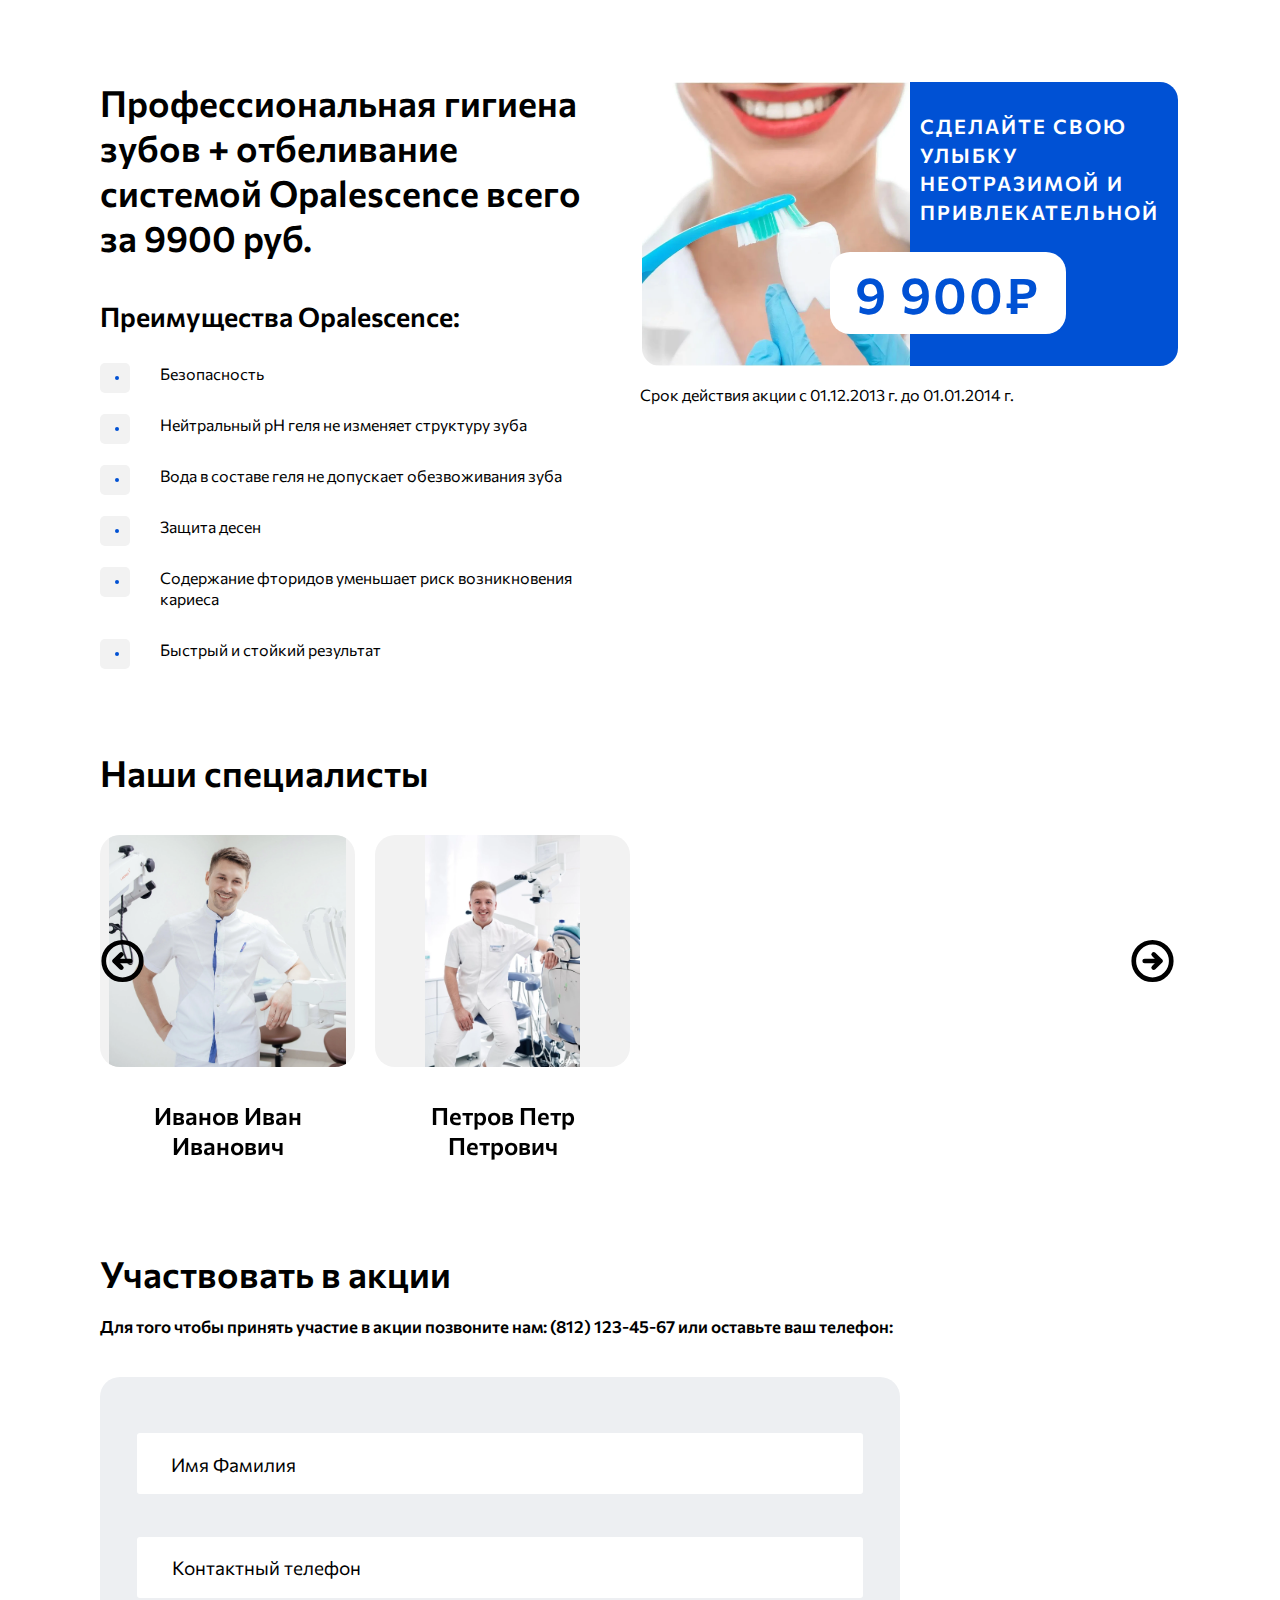
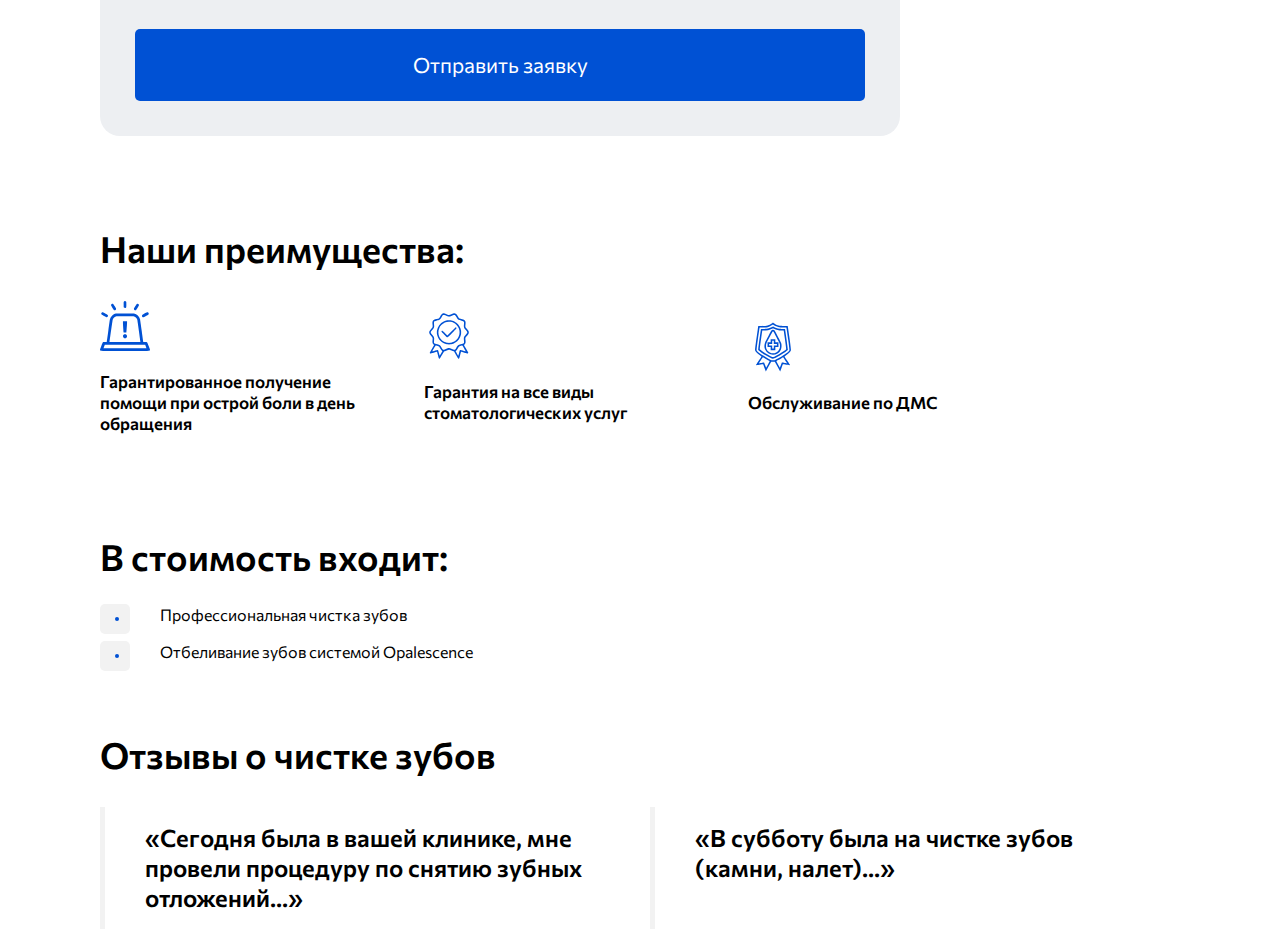
==== index.html @ 67add50e "добавляет страницу" ====
<!DOCTYPE html><html class="page" lang="ru"><head><meta charset="utf-8"><meta name="viewport" content="width=device-width,initial-scale=1"><meta name="description" content="Стоматология, услуги по отбеливанию зубов, профессиональная чистка зубов, стоматолог"><title>Профессиональное отбеливание зубов</title><link rel="stylesheet" href="css/style.min.css"><link rel="preload" href="fonts/Commissioner-Medium.woff2" as="font" crossorigin="anonymous"><link rel="preload" href="fonts/Commissioner-SemiBold.woff2" as="font" crossorigin="anonymous"><link rel="preload" href="fonts/Commissioner-Regular.woff2" as="font" crossorigin="anonymous"></head><body class="page__body"><main class="page-main"><h1 class="visually-hidden">Стоматология. Профессиональное отбеливание - Акция.</h1><div class="group group__hero-staff"><section class="hero"><div class="hero__wrap container"><div class="hero__info"><h2 class="headline__h2 hero__healdine">Профессиональная гигиена зубов + отбеливание системой Opalescence всего за&nbsp;9900&nbsp;руб.</h2><h3 class="headline__h3 hero__title">Преимущества Opalescence:</h3><ul class="hero__list marker"><li class="hero__item marker__item"><span></span><p>Безопасность</p></li><li class="hero__item marker__item"><span></span><p>Нейтральный рН&nbsp;геля не&nbsp;изменяет структуру зуба</p></li><li class="hero__item marker__item"><span></span><p>Вода в&nbsp;составе геля не&nbsp;допускает обезвоживания зуба</p></li><li class="hero__item marker__item"><span></span><p>Защита десен</p></li><li class="hero__item marker__item"><span></span><p>Содержание фторидов уменьшает риск возникновения кариеса</p></li><li class="hero__item marker__item"><span></span><p>Быстрый и стойкий результат</p></li></ul></div><div class="hero__img-info"><div class="hero__img-wrap"><picture><source media="(min-width: 1024px)" srcset="img/hero-img@1x.webp, img/hero-img@2x.webp 2x" type="image/webp"><source srcset="img/hero-img-mb@1x.webp, img/hero-img-mb@2x.webp 2x" type="image/webp"><source media="(min-width: 1024px)" srcset="img/hero-img@1x.png, img/hero-img@2x.png 2x"><img class="hero__img" src="img/hero-img-mb@1x.png" srcset="img/hero-img-mb@2x.png" alt="Отбеливание зуба" width="320" height="309"></picture><p class="hero__img-title">Сделайте свою улыбку неотразимой и привлекательной <span>9&nbsp;900&#8381;</span></p></div><p class="hero__date">Срок действия акции с&nbsp;01.12.2013&nbsp;г.&nbsp;до&nbsp;01.01.2014&nbsp;г.</p></div></div></section><section class="staff"><div class="staff__wrap container slider swiper"><h2 class="headline__h2 staff__title">Наши специалисты</h2><ul class="staff__list slider__list swiper-wrapper"><li class="staff__item swiper-slide"><figure class="staff__figure"><picture class="staff__img-wrap"><source media="(min-width: 1024px)" srcset="img/staff/staff-img.webp, img/staff/staff-img@2x.webp 2x" type="image/webp"><source srcset="img/staff/staff1-img-mb@1x.webp, img/staff/staff1-img-mb@2x.webp 2x" type="image/webp"><source media="(min-width: 1024px)" srcset="img/staff/staff-img.jpg, img/staff/staff-img@2x.jpg 2x"><img class="staff__img" src="img/staff/staff1-img-mb@1x.jpg" srcset="img/staff/staff1-img-mb@2x.jpg" alt="Врач стоматологической клиники" width="349" height="524"></picture><figcaption class="headline__h4">Иванов Иван Иванович</figcaption></figure></li><li class="staff__item swiper-slide"><figure class="staff__figure"><picture class="staff__img-wrap"><source media="(min-width: 1024px)" srcset="img/staff/staff-img2.webp, img/staff/staff-img2@2x.webp 2x" type="image/webp"><source srcset="img/staff/staff2-img-mb@1x.webp, img/staff/staff2-img-mb@2x.webp 2x" type="image/webp"><source media="(min-width: 1024px)" srcset="img/staff/staff-img2.jpg, img/staff/staff-img2@2x.jpg 2x"><img class="staff__img" src="img/staff/staff2-img-mb@1x.jpg" srcset="img/staff/staff2-img-mb@2x.png" alt="Врач стоматологической клиники" width="349" height="524"></picture><figcaption class="headline__h4">Петров Петр Петрович</figcaption></figure></li></ul><div class="slider__btn slider__btn--prev swiper-button-prev" tabindex="0"><span class="visually-hidden">Предидущий слайд</span> <svg width="50" height="50"><use xlink:href="img/sprite.svg#arrow-left"></use></svg></div><div class="slider__btn slider__btn--next swiper-button-next" tabindex="0"><span class="visually-hidden">Следующий слайд</span> <svg width="50" height="50"><use xlink:href="img/sprite.svg#arrow-right"></use></svg></div></div></section></div><section class="appointment"><div class="appointment__wrap container"><h2 class="headline__h2 appointment__title">Участвовать в акции</h2><p class="appointment__description headline__h5">Для того чтобы принять участие в&nbsp;акции позвоните нам: (812) 123-45-67 или оставьте ваш телефон:</p><div class="appointment__form"><form class="form" action="#" method="post"><div class="form__group"><input class="form__input" type="text" name="name" id="name" required placeholder=" "> <label class="form__label" for="name">Имя Фамилия</label></div><div class="form__group"><input class="form__input" type="tel" name="phone" id="phone" required data-tel-input pattern="[\+]\d{1}\s[\(]\d{3}[\)]\s\d{3}[\-]\d{2}[\-]\d{2}" placeholder=" " autocomplete="off"> <label class="form__label" for="phone"> Контактный телефон</label></div><button class="btn btn--primary form__btn">Отправить заявку</button></form></div></div></section><section class="benefits"><div class="benefits__wrap container"><h2 class="headline__h2 benefits__title">Наши преимущества:</h2><ul class="benefits__list"><li class="benefits__item"><svg width="30" height="30"><use xlink:href="img/sprite.svg#siren"></use></svg><p class="benefits__subtitle headline__h5">Гарантированное получение помощи при острой боли в&nbsp;день обращения</p></li><li class="benefits__item"><svg width="30" height="30"><use xlink:href="img/sprite.svg#guarantee"></use></svg><p class="benefits__subtitle headline__h5">Гарантия на&nbsp;все виды стоматологических услуг</p></li><li class="benefits__item"><svg width="30" height="30"><use xlink:href="img/sprite.svg#equality"></use></svg><p class="benefits__subtitle headline__h5">Обслуживание по ДМС</p></li></ul></div></section><div class="group group__rev-price"><section class="price-list container"><div class="price-list__info"><h3 class="headline__h2">В стоимость входит:</h3><div class="price-list marker"><p class="marker__item"><span></span> Профессиональная чистка зубов</p><p class="marker__item"><span></span> Отбеливание зубов системой Opalescence</p></div></div></section><section class="reviews"><div class="reviews__wrap container"><h2 class="headline__h2 reviews__title">Отзывы о чистке зубов</h2><ul class="reviews__list"><li class="reviews__item"><a class="reviews__link" href="#"><blockquote class="reviews__quote"><p class="headline__h4"><q>Сегодня была в вашей клинике, мне провели процедуру по снятию зубных отложений...</q></p></blockquote></a></li><li class="reviews__item"><a class="reviews__link" href="#"><blockquote class="reviews__quote"><p class="headline__h4"><q>В субботу была на чистке зубов (камни, налет)...</q></p></blockquote></a></li></ul></div></section></div></main><script src="js/script.min.js" type="module"></script><script src="https://cdn.jsdelivr.net/npm/swiper@8/swiper-bundle.min.js"></script></body></html>
---- css/style.min.css ----
a{text-decoration:none}img{max-width:100%;height:auto}*,::after,::before{box-sizing:border-box}@font-face{font-family:"Commissioner";font-weight:400;font-style:normal;src:url(../fonts/Commissioner-Regular.woff2) format("woff2"),url(../fonts/Commissioner-Regular.woff) format("woff");font-display:swap}@font-face{font-family:"Commissioner";font-weight:500;font-style:normal;src:url(../fonts/Commissioner-Medium.woff2) format("woff2"),url(../fonts/Commissioner-Medium.woff) format("woff");font-display:swap}@font-face{font-family:"Commissioner";font-weight:600;font-style:normal;src:url(../fonts/Commissioner-SemiBold.woff2) format("woff2"),url(../fonts/Commissioner-SemiBold.woff2) format("woff");font-display:swap}.visually-hidden{position:absolute;width:1px;height:1px;margin:-1px;border:0;padding:0;white-space:nowrap;-webkit-clip-path:inset(100%);clip-path:inset(100%);clip:rect(0 0 0 0);overflow:hidden}.container{min-width:320px;margin:0 auto;padding:0 20px}@media (min-width:768px){.container{min-width:768px;padding:0 30px}}@media (min-width:1200px){.container{min-width:1024px;max-width:1200px;padding:0 60px}}.page{height:100%}.page__body{font-size:15px;line-height:21px;font-weight:400;margin:0;min-width:320px;min-height:100%;color:#000;background-color:#fff;font-family:"Commissioner","Arial",sans-serif;font-style:normal}@media (min-width:1200px){.page__body{font-size:16px;line-height:21px;font-weight:400}}.headline__h2{font-size:34px;line-height:42px;font-weight:600;margin:0}@media (min-width:1200px){.headline__h2{font-size:36px;line-height:45px;font-weight:600}}.headline__h3{font-size:21px;line-height:26px;font-weight:600;margin:0}@media (min-width:1200px){.headline__h3{font-size:27px;line-height:33px;font-weight:600}}.headline__h4,.headline__h5{font-size:24px;line-height:30px;font-weight:600;margin:0}.headline__h5{font-size:17px;line-height:21px}.btn,.btn--primary:hover{background-color:transparent}.btn{display:inline-flex;border:0;outline:0;font-family:inherit;cursor:pointer;padding:14px 24px;align-items:center;justify-content:center;transition:all .5s ease-in-out;border-radius:5px}.btn--primary{background-color:#0051d4;color:#fff}.btn--primary:hover{color:#0051d4;outline:1px solid #0051d4}.btn--primary:focus{opacity:.8}.btn--secondary{background-color:transparent;color:#000}.btn--secondary:hover{outline:2px solid #0051d4;color:#0051d4}.btn--secondary:focus{opacity:.8}.hero{margin-top:80px}.hero__wrap{margin-bottom:60px}.hero__wrap img,.staff__item img{max-width:100%}@media (min-width:768px){.hero__wrap{display:flex;gap:20px}.hero__info{flex:1 1 auto}}.hero__list{padding:0;list-style:none;display:flex;flex-direction:column;justify-content:center;gap:30px;margin:0 0 30px}.hero__healdine{margin-bottom:40px}.hero__title{margin-bottom:30px}.hero__item p{margin:0}@media (min-width:768px){.hero__img-info{width:clamp(200px,50%,1000px);flex:1 0 auto}}.hero__img-wrap{display:grid;grid-template-columns:minmax(150px,400px) minmax(150px,400px);border-radius:20px;border:2px solid #fff;overflow:hidden}.hero__img-title{position:relative;font-size:3vw;line-height:5vw;letter-spacing:.1em;font-weight:600;background-color:#0051d4;color:#fff;display:flex;justify-content:flex-start;align-items:flex-start;padding:30px 10px;margin:0;text-transform:uppercase}.hero__img-title span{font-size:clamp(2em,8vw,4em);line-height:1em;font-weight:600;position:absolute;top:60%;left:-20%;background-color:#fff;color:#0051d4;padding:.3em .5em;border-radius:20px}@media (min-width:768px){.hero__img-title{font-size:clamp(1em,1.6vw,1.3em);line-height:1.4em}.hero__img-title span{font-size:clamp(2em,4vw,3em);left:-30%}}.hero__img{display:flex;width:100%}.appointment__wrap{margin-bottom:60px}.appointment__title{margin-bottom:20px}.appointment__description{margin-bottom:40px}@media (min-width:1200px){.appointment__form{display:flex;gap:60px}}.form{background-color:#edeff2;border-radius:20px;display:flex;flex-direction:column;padding:20px;margin-bottom:30px}@media (min-width:1200px){.form{max-width:800px;width:850px;padding:35px;flex:1 0 auto}}.form__group{position:relative}.form__input{margin:1rem 0;padding:1.2em;color:#000;border:2px solid #edeff2;width:100%;border-radius:5px}.form__input:focus{outline-color:#0051d4}@media (min-width:1200px){.form__input{font-size:20px;line-height:21px;font-weight:400;padding:1em;margin:1.2rem 0}}.form__label{position:absolute;top:50%;left:5%;transform:translate(-5%,-50%);font-size:1.2rem;padding:0 .4rem;transition:all .4s ease;pointer-events:none}.form__input:invalid:not(:-moz-placeholder-shown)+label{top:30%;font-size:.8rem;color:#0051d4}.form__input:focus+label,.form__input:invalid:not(:placeholder-shown)+label,.form__input:valid+label{top:30%;font-size:.8rem;color:#0051d4}.form__btn{font-size:18px;line-height:21px;font-weight:400;padding:1.2em;margin-top:10px}@media (min-width:1200px){.form__btn{font-size:21px;line-height:30px;font-weight:400;padding:1em}}.benefits__wrap{margin-bottom:60px}.benefits__list{margin:0;padding:0;list-style:none}@media (min-width:768px){.benefits__list{display:flex;flex-wrap:wrap;align-items:center}}.benefits__item,.benefits__title{margin-bottom:30px}.benefits__item{display:flex;flex-direction:column;align-items:flex-start;gap:10px}.benefits__item svg{display:block;color:#0051d4;width:50px;height:50px}@media (min-width:1200px){.benefits__item{flex:0 1 auto;width:30%;gap:20px;margin-bottom:40px}}.benefits__subtitle{margin:0;width:60%}@media (min-width:1200px){.benefits__subtitle{width:80%}}.slider{position:relative;overflow:hidden}.slider__list{display:flex;transition:transform .8s ease}.slider__btn{width:50px;height:50px;position:absolute;top:50%;transform:translate(-5%,-50%);cursor:pointer}.slider__btn--prev{left:5%}.slider__btn--next{right:5%}.slider__btn:hover{color:#0051d4}.slider__btn:focus{opacity:.5;outline:0}.slider__btn:focus-visible{outline:3px solid #0051d4;border-radius:50%}.staff{margin-bottom:50px}@media (min-width:768px){.staff{margin-bottom:80px}}.staff__list{margin:0;padding:0;list-style:none}.staff__item{width:100%;margin-right:10px;flex:1 0 auto}@media (min-width:768px){.staff__item{flex:1 1 auto}}@media (min-width:1200px){.staff__item{flex:0 1 auto;width:400px}}.staff__title{margin-bottom:40px}.reviews__quote p,.staff__figure{margin:0}.staff__figure figcaption{text-align:center;padding:10px 0}.staff__img-wrap{display:block;overflow:hidden;border-radius:20px;height:14.5rem;width:100%;margin:0 0 1.5rem;background-color:#f2f2f2}.staff__img{display:block;width:100%;height:100%;-o-object-fit:contain;object-fit:contain;transition:transform .25s}.reviews__list{padding:0;list-style:none;display:flex;flex-direction:column;gap:20px;margin:0 0 40px}@media (min-width:768px){.reviews__list{flex-direction:row}}@media (min-width:1200px){.reviews__list{margin-bottom:70px}}.reviews__title{margin-bottom:30px}.reviews__item{border-left:5px solid #f2f2f2}@media (min-width:768px){.reviews__item{width:50%}}.reviews__link{color:#000}.reviews__link:hover{color:#0051d4}.marker__item{position:relative;padding-left:60px}.marker__item span{position:absolute;top:0;left:0;width:30px;height:30px;background-color:#f2f2f2;border-radius:5px}.marker__item span::before{content:"";position:absolute;top:50%;left:50%;transform:translateX(-50%);transform:translateY(-50%);width:4px;height:4px;background-color:#0051d4;border-radius:50%}.price-list__info{margin-bottom:40px}.price-list__info h3{margin-bottom:25px}@media (min-width:1200px){.price-list__info{margin-bottom:70px}}
/*# sourceMappingURL=style.min.css.map */
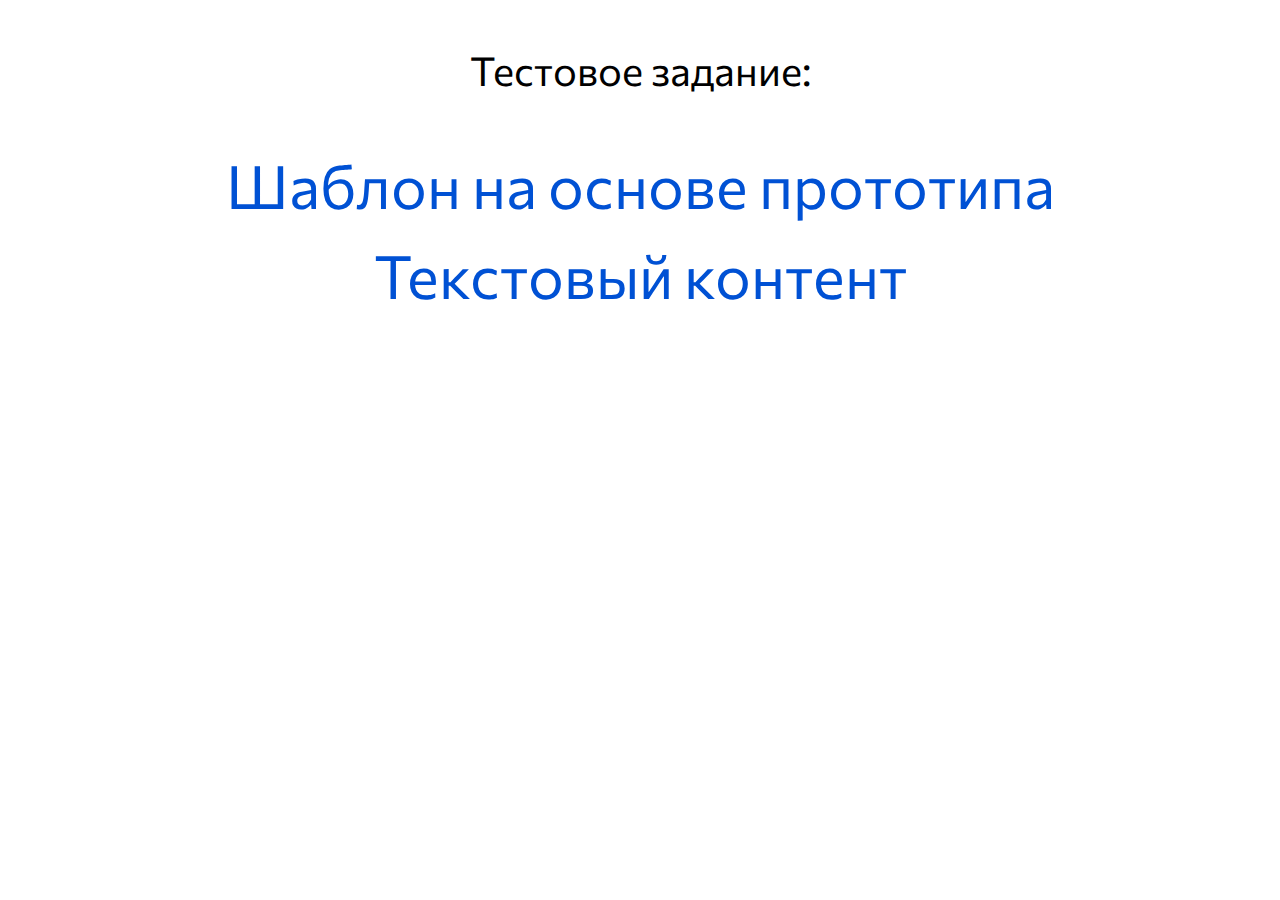
==== commit fc060e08: "added new page" ====
--- a/index.html
+++ b/index.html
@@ -1 +1 @@
-<!DOCTYPE html><html class="page" lang="ru"><head><meta charset="utf-8"><meta name="viewport" content="width=device-width,initial-scale=1"><meta name="description" content="Стоматология, услуги по отбеливанию зубов, профессиональная чистка зубов, стоматолог"><title>Профессиональное отбеливание зубов</title><link rel="stylesheet" href="css/style.min.css"><link rel="preload" href="fonts/Commissioner-Medium.woff2" as="font" crossorigin="anonymous"><link rel="preload" href="fonts/Commissioner-SemiBold.woff2" as="font" crossorigin="anonymous"><link rel="preload" href="fonts/Commissioner-Regular.woff2" as="font" crossorigin="anonymous"></head><body class="page__body"><main class="page-main"><h1 class="visually-hidden">Стоматология. Профессиональное отбеливание - Акция.</h1><div class="group group__hero-staff"><section class="hero"><div class="hero__wrap container"><div class="hero__info"><h2 class="headline__h2 hero__healdine">Профессиональная гигиена зубов + отбеливание системой Opalescence всего за&nbsp;9900&nbsp;руб.</h2><h3 class="headline__h3 hero__title">Преимущества Opalescence:</h3><ul class="hero__list marker"><li class="hero__item marker__item"><span></span><p>Безопасность</p></li><li class="hero__item marker__item"><span></span><p>Нейтральный рН&nbsp;геля не&nbsp;изменяет структуру зуба</p></li><li class="hero__item marker__item"><span></span><p>Вода в&nbsp;составе геля не&nbsp;допускает обезвоживания зуба</p></li><li class="hero__item marker__item"><span></span><p>Защита десен</p></li><li class="hero__item marker__item"><span></span><p>Содержание фторидов уменьшает риск возникновения кариеса</p></li><li class="hero__item marker__item"><span></span><p>Быстрый и стойкий результат</p></li></ul></div><div class="hero__img-info"><div class="hero__img-wrap"><picture><source media="(min-width: 1024px)" srcset="img/hero-img@1x.webp, img/hero-img@2x.webp 2x" type="image/webp"><source srcset="img/hero-img-mb@1x.webp, img/hero-img-mb@2x.webp 2x" type="image/webp"><source media="(min-width: 1024px)" srcset="img/hero-img@1x.png, img/hero-img@2x.png 2x"><img class="hero__img" src="img/hero-img-mb@1x.png" srcset="img/hero-img-mb@2x.png" alt="Отбеливание зуба" width="320" height="309"></picture><p class="hero__img-title">Сделайте свою улыбку неотразимой и привлекательной <span>9&nbsp;900&#8381;</span></p></div><p class="hero__date">Срок действия акции с&nbsp;01.12.2013&nbsp;г.&nbsp;до&nbsp;01.01.2014&nbsp;г.</p></div></div></section><section class="staff"><div class="staff__wrap container slider swiper"><h2 class="headline__h2 staff__title">Наши специалисты</h2><ul class="staff__list slider__list swiper-wrapper"><li class="staff__item swiper-slide"><figure class="staff__figure"><picture class="staff__img-wrap"><source media="(min-width: 1024px)" srcset="img/staff/staff-img.webp, img/staff/staff-img@2x.webp 2x" type="image/webp"><source srcset="img/staff/staff1-img-mb@1x.webp, img/staff/staff1-img-mb@2x.webp 2x" type="image/webp"><source media="(min-width: 1024px)" srcset="img/staff/staff-img.jpg, img/staff/staff-img@2x.jpg 2x"><img class="staff__img" src="img/staff/staff1-img-mb@1x.jpg" srcset="img/staff/staff1-img-mb@2x.jpg" alt="Врач стоматологической клиники" width="349" height="524"></picture><figcaption class="headline__h4">Иванов Иван Иванович</figcaption></figure></li><li class="staff__item swiper-slide"><figure class="staff__figure"><picture class="staff__img-wrap"><source media="(min-width: 1024px)" srcset="img/staff/staff-img2.webp, img/staff/staff-img2@2x.webp 2x" type="image/webp"><source srcset="img/staff/staff2-img-mb@1x.webp, img/staff/staff2-img-mb@2x.webp 2x" type="image/webp"><source media="(min-width: 1024px)" srcset="img/staff/staff-img2.jpg, img/staff/staff-img2@2x.jpg 2x"><img class="staff__img" src="img/staff/staff2-img-mb@1x.jpg" srcset="img/staff/staff2-img-mb@2x.png" alt="Врач стоматологической клиники" width="349" height="524"></picture><figcaption class="headline__h4">Петров Петр Петрович</figcaption></figure></li></ul><div class="slider__btn slider__btn--prev swiper-button-prev" tabindex="0"><span class="visually-hidden">Предидущий слайд</span> <svg width="50" height="50"><use xlink:href="img/sprite.svg#arrow-left"></use></svg></div><div class="slider__btn slider__btn--next swiper-button-next" tabindex="0"><span class="visually-hidden">Следующий слайд</span> <svg width="50" height="50"><use xlink:href="img/sprite.svg#arrow-right"></use></svg></div></div></section></div><section class="appointment"><div class="appointment__wrap container"><h2 class="headline__h2 appointment__title">Участвовать в акции</h2><p class="appointment__description headline__h5">Для того чтобы принять участие в&nbsp;акции позвоните нам: (812) 123-45-67 или оставьте ваш телефон:</p><div class="appointment__form"><form class="form" action="#" method="post"><div class="form__group"><input class="form__input" type="text" name="name" id="name" required placeholder=" "> <label class="form__label" for="name">Имя Фамилия</label></div><div class="form__group"><input class="form__input" type="tel" name="phone" id="phone" required data-tel-input pattern="[\+]\d{1}\s[\(]\d{3}[\)]\s\d{3}[\-]\d{2}[\-]\d{2}" placeholder=" " autocomplete="off"> <label class="form__label" for="phone"> Контактный телефон</label></div><button class="btn btn--primary form__btn">Отправить заявку</button></form></div></div></section><section class="benefits"><div class="benefits__wrap container"><h2 class="headline__h2 benefits__title">Наши преимущества:</h2><ul class="benefits__list"><li class="benefits__item"><svg width="30" height="30"><use xlink:href="img/sprite.svg#siren"></use></svg><p class="benefits__subtitle headline__h5">Гарантированное получение помощи при острой боли в&nbsp;день обращения</p></li><li class="benefits__item"><svg width="30" height="30"><use xlink:href="img/sprite.svg#guarantee"></use></svg><p class="benefits__subtitle headline__h5">Гарантия на&nbsp;все виды стоматологических услуг</p></li><li class="benefits__item"><svg width="30" height="30"><use xlink:href="img/sprite.svg#equality"></use></svg><p class="benefits__subtitle headline__h5">Обслуживание по ДМС</p></li></ul></div></section><div class="group group__rev-price"><section class="price-list container"><div class="price-list__info"><h3 class="headline__h2">В стоимость входит:</h3><div class="price-list marker"><p class="marker__item"><span></span> Профессиональная чистка зубов</p><p class="marker__item"><span></span> Отбеливание зубов системой Opalescence</p></div></div></section><section class="reviews"><div class="reviews__wrap container"><h2 class="headline__h2 reviews__title">Отзывы о чистке зубов</h2><ul class="reviews__list"><li class="reviews__item"><a class="reviews__link" href="#"><blockquote class="reviews__quote"><p class="headline__h4"><q>Сегодня была в вашей клинике, мне провели процедуру по снятию зубных отложений...</q></p></blockquote></a></li><li class="reviews__item"><a class="reviews__link" href="#"><blockquote class="reviews__quote"><p class="headline__h4"><q>В субботу была на чистке зубов (камни, налет)...</q></p></blockquote></a></li></ul></div></section></div></main><script src="js/script.min.js" type="module"></script><script src="https://cdn.jsdelivr.net/npm/swiper@8/swiper-bundle.min.js"></script></body></html>+<!DOCTYPE html><html class="page" lang="ru"><head><meta charset="utf-8"><meta name="viewport" content="width=device-width,initial-scale=1"><meta name="description" content="Стоматология, услуги по отбеливанию зубов, профессиональная чистка зубов, стоматолог"><title>Профессиональное отбеливание зубов</title><link rel="stylesheet" href="css/style.min.css"><link rel="preload" href="fonts/Commissioner-Medium.woff2" as="font" crossorigin="anonymous"><link rel="preload" href="fonts/Commissioner-SemiBold.woff2" as="font" crossorigin="anonymous"><link rel="preload" href="fonts/Commissioner-Regular.woff2" as="font" crossorigin="anonymous"></head><body class="page__body"><main class="page-main"><section class="test"><p>Тестовое задание:</p><a href="stom.html">Шаблон на основе прототипа</a> <a href="text-content.html">Текстовый контент</a></section></main><script src="js/script.min.js" type="module"></script><script src="https://cdn.jsdelivr.net/npm/swiper@8/swiper-bundle.min.js"></script></body></html>--- a/css/style.min.css
+++ b/css/style.min.css
@@ -1,2 +1,2 @@
-a{text-decoration:none}img{max-width:100%;height:auto}*,::after,::before{box-sizing:border-box}@font-face{font-family:"Commissioner";font-weight:400;font-style:normal;src:url(../fonts/Commissioner-Regular.woff2) format("woff2"),url(../fonts/Commissioner-Regular.woff) format("woff");font-display:swap}@font-face{font-family:"Commissioner";font-weight:500;font-style:normal;src:url(../fonts/Commissioner-Medium.woff2) format("woff2"),url(../fonts/Commissioner-Medium.woff) format("woff");font-display:swap}@font-face{font-family:"Commissioner";font-weight:600;font-style:normal;src:url(../fonts/Commissioner-SemiBold.woff2) format("woff2"),url(../fonts/Commissioner-SemiBold.woff2) format("woff");font-display:swap}.visually-hidden{position:absolute;width:1px;height:1px;margin:-1px;border:0;padding:0;white-space:nowrap;-webkit-clip-path:inset(100%);clip-path:inset(100%);clip:rect(0 0 0 0);overflow:hidden}.container{min-width:320px;margin:0 auto;padding:0 20px}@media (min-width:768px){.container{min-width:768px;padding:0 30px}}@media (min-width:1200px){.container{min-width:1024px;max-width:1200px;padding:0 60px}}.page{height:100%}.page__body{font-size:15px;line-height:21px;font-weight:400;margin:0;min-width:320px;min-height:100%;color:#000;background-color:#fff;font-family:"Commissioner","Arial",sans-serif;font-style:normal}@media (min-width:1200px){.page__body{font-size:16px;line-height:21px;font-weight:400}}.headline__h2{font-size:34px;line-height:42px;font-weight:600;margin:0}@media (min-width:1200px){.headline__h2{font-size:36px;line-height:45px;font-weight:600}}.headline__h3{font-size:21px;line-height:26px;font-weight:600;margin:0}@media (min-width:1200px){.headline__h3{font-size:27px;line-height:33px;font-weight:600}}.headline__h4,.headline__h5{font-size:24px;line-height:30px;font-weight:600;margin:0}.headline__h5{font-size:17px;line-height:21px}.btn,.btn--primary:hover{background-color:transparent}.btn{display:inline-flex;border:0;outline:0;font-family:inherit;cursor:pointer;padding:14px 24px;align-items:center;justify-content:center;transition:all .5s ease-in-out;border-radius:5px}.btn--primary{background-color:#0051d4;color:#fff}.btn--primary:hover{color:#0051d4;outline:1px solid #0051d4}.btn--primary:focus{opacity:.8}.btn--secondary{background-color:transparent;color:#000}.btn--secondary:hover{outline:2px solid #0051d4;color:#0051d4}.btn--secondary:focus{opacity:.8}.hero{margin-top:80px}.hero__wrap{margin-bottom:60px}.hero__wrap img,.staff__item img{max-width:100%}@media (min-width:768px){.hero__wrap{display:flex;gap:20px}.hero__info{flex:1 1 auto}}.hero__list{padding:0;list-style:none;display:flex;flex-direction:column;justify-content:center;gap:30px;margin:0 0 30px}.hero__healdine{margin-bottom:40px}.hero__title{margin-bottom:30px}.hero__item p{margin:0}@media (min-width:768px){.hero__img-info{width:clamp(200px,50%,1000px);flex:1 0 auto}}.hero__img-wrap{display:grid;grid-template-columns:minmax(150px,400px) minmax(150px,400px);border-radius:20px;border:2px solid #fff;overflow:hidden}.hero__img-title{position:relative;font-size:3vw;line-height:5vw;letter-spacing:.1em;font-weight:600;background-color:#0051d4;color:#fff;display:flex;justify-content:flex-start;align-items:flex-start;padding:30px 10px;margin:0;text-transform:uppercase}.hero__img-title span{font-size:clamp(2em,8vw,4em);line-height:1em;font-weight:600;position:absolute;top:60%;left:-20%;background-color:#fff;color:#0051d4;padding:.3em .5em;border-radius:20px}@media (min-width:768px){.hero__img-title{font-size:clamp(1em,1.6vw,1.3em);line-height:1.4em}.hero__img-title span{font-size:clamp(2em,4vw,3em);left:-30%}}.hero__img{display:flex;width:100%}.appointment__wrap{margin-bottom:60px}.appointment__title{margin-bottom:20px}.appointment__description{margin-bottom:40px}@media (min-width:1200px){.appointment__form{display:flex;gap:60px}}.form{background-color:#edeff2;border-radius:20px;display:flex;flex-direction:column;padding:20px;margin-bottom:30px}@media (min-width:1200px){.form{max-width:800px;width:850px;padding:35px;flex:1 0 auto}}.form__group{position:relative}.form__input{margin:1rem 0;padding:1.2em;color:#000;border:2px solid #edeff2;width:100%;border-radius:5px}.form__input:focus{outline-color:#0051d4}@media (min-width:1200px){.form__input{font-size:20px;line-height:21px;font-weight:400;padding:1em;margin:1.2rem 0}}.form__label{position:absolute;top:50%;left:5%;transform:translate(-5%,-50%);font-size:1.2rem;padding:0 .4rem;transition:all .4s ease;pointer-events:none}.form__input:invalid:not(:-moz-placeholder-shown)+label{top:30%;font-size:.8rem;color:#0051d4}.form__input:focus+label,.form__input:invalid:not(:placeholder-shown)+label,.form__input:valid+label{top:30%;font-size:.8rem;color:#0051d4}.form__btn{font-size:18px;line-height:21px;font-weight:400;padding:1.2em;margin-top:10px}@media (min-width:1200px){.form__btn{font-size:21px;line-height:30px;font-weight:400;padding:1em}}.benefits__wrap{margin-bottom:60px}.benefits__list{margin:0;padding:0;list-style:none}@media (min-width:768px){.benefits__list{display:flex;flex-wrap:wrap;align-items:center}}.benefits__item,.benefits__title{margin-bottom:30px}.benefits__item{display:flex;flex-direction:column;align-items:flex-start;gap:10px}.benefits__item svg{display:block;color:#0051d4;width:50px;height:50px}@media (min-width:1200px){.benefits__item{flex:0 1 auto;width:30%;gap:20px;margin-bottom:40px}}.benefits__subtitle{margin:0;width:60%}@media (min-width:1200px){.benefits__subtitle{width:80%}}.slider{position:relative;overflow:hidden}.slider__list{display:flex;transition:transform .8s ease}.slider__btn{width:50px;height:50px;position:absolute;top:50%;transform:translate(-5%,-50%);cursor:pointer}.slider__btn--prev{left:5%}.slider__btn--next{right:5%}.slider__btn:hover{color:#0051d4}.slider__btn:focus{opacity:.5;outline:0}.slider__btn:focus-visible{outline:3px solid #0051d4;border-radius:50%}.staff{margin-bottom:50px}@media (min-width:768px){.staff{margin-bottom:80px}}.staff__list{margin:0;padding:0;list-style:none}.staff__item{width:100%;margin-right:10px;flex:1 0 auto}@media (min-width:768px){.staff__item{flex:1 1 auto}}@media (min-width:1200px){.staff__item{flex:0 1 auto;width:400px}}.staff__title{margin-bottom:40px}.reviews__quote p,.staff__figure{margin:0}.staff__figure figcaption{text-align:center;padding:10px 0}.staff__img-wrap{display:block;overflow:hidden;border-radius:20px;height:14.5rem;width:100%;margin:0 0 1.5rem;background-color:#f2f2f2}.staff__img{display:block;width:100%;height:100%;-o-object-fit:contain;object-fit:contain;transition:transform .25s}.reviews__list{padding:0;list-style:none;display:flex;flex-direction:column;gap:20px;margin:0 0 40px}@media (min-width:768px){.reviews__list{flex-direction:row}}@media (min-width:1200px){.reviews__list{margin-bottom:70px}}.reviews__title{margin-bottom:30px}.reviews__item{border-left:5px solid #f2f2f2}@media (min-width:768px){.reviews__item{width:50%}}.reviews__link{color:#000}.reviews__link:hover{color:#0051d4}.marker__item{position:relative;padding-left:60px}.marker__item span{position:absolute;top:0;left:0;width:30px;height:30px;background-color:#f2f2f2;border-radius:5px}.marker__item span::before{content:"";position:absolute;top:50%;left:50%;transform:translateX(-50%);transform:translateY(-50%);width:4px;height:4px;background-color:#0051d4;border-radius:50%}.price-list__info{margin-bottom:40px}.price-list__info h3{margin-bottom:25px}@media (min-width:1200px){.price-list__info{margin-bottom:70px}}
+a{text-decoration:none}img{max-width:100%;height:auto}*,::after,::before{box-sizing:border-box}@font-face{font-family:"Commissioner";font-weight:400;font-style:normal;src:url(../fonts/Commissioner-Regular.woff2) format("woff2"),url(../fonts/Commissioner-Regular.woff) format("woff");font-display:swap}@font-face{font-family:"Commissioner";font-weight:500;font-style:normal;src:url(../fonts/Commissioner-Medium.woff2) format("woff2"),url(../fonts/Commissioner-Medium.woff) format("woff");font-display:swap}@font-face{font-family:"Commissioner";font-weight:600;font-style:normal;src:url(../fonts/Commissioner-SemiBold.woff2) format("woff2"),url(../fonts/Commissioner-SemiBold.woff) format("woff");font-display:swap}@font-face{font-family:"Roboto Slab";font-weight:400;font-style:normal;src:url(../fonts/RobotoSlab-Regular.woff2) format("woff2"),url(../fonts/Commissioner-SemiBold.woff) format("woff");font-display:swap}.visually-hidden{position:absolute;width:1px;height:1px;margin:-1px;border:0;padding:0;white-space:nowrap;-webkit-clip-path:inset(100%);clip-path:inset(100%);clip:rect(0 0 0 0);overflow:hidden}.container{min-width:320px;margin:0 auto;padding:0 20px}@media (min-width:768px){.container{min-width:768px;padding:0 30px}}@media (min-width:992px){.container{min-width:992px;padding:0 60px}}@media (min-width:1200px){.container{max-width:1440px;min-width:1200px;padding:0 80px}}.page{height:100%}.page__body{font-size:15px;line-height:21px;font-weight:400;margin:0;min-width:320px;min-height:100%;color:#000;background-color:#fff;font-family:"Commissioner","Arial",sans-serif;font-style:normal}@media (min-width:992px){.page__body{font-size:16px;line-height:21px;font-weight:400}.page__wrapper{display:flex;flex-wrap:wrap;gap:30px}}@media (min-width:1200px){.page__wrapper{flex-wrap:nowrap}}.headline__h2{font-size:30px;line-height:42px;font-weight:600;margin:0}@media (min-width:1200px){.headline__h2{font-size:25px;line-height:30px;font-weight:600}}.headline__h3{font-size:21px;line-height:26px;font-weight:600;margin:0}@media (min-width:992px){.headline__h3{font-size:27px;line-height:33px;font-weight:600}}@media (min-width:1200px){.headline__h3{font-size:20px;line-height:28px;font-weight:600}}.headline__h4,.headline__h5{font-size:24px;line-height:30px;font-weight:600;margin:0}.headline__h5{font-size:17px;line-height:21px}.btn,.btn--primary:hover{background-color:transparent}.btn{display:inline-flex;border:0;outline:0;font-family:inherit;cursor:pointer;padding:14px 24px;align-items:center;justify-content:center;transition:all .5s ease-in-out;border-radius:5px}.btn--primary{background-color:#0051d4;color:#fff}.btn--primary:hover{color:#0051d4;outline:1px solid #0051d4}.btn--primary:focus{opacity:.8}.btn--secondary{background-color:transparent;color:#000}.btn--secondary:hover{outline:2px solid #0051d4;color:#0051d4}.btn--secondary:focus{opacity:.8}.hero{margin-top:80px;margin-bottom:80px}@media (min-width:1200px){.hero{margin-bottom:150px}}.hero__wrap{margin-bottom:60px}.hero__wrap img,.staff__item img{max-width:100%}@media (min-width:992px){.hero__wrap{display:flex;gap:35px}}.hero__info{display:flex;flex-direction:column;margin-bottom:50px}@media (min-width:768px){.hero__info{flex:1 1 auto}}@media (min-width:992px){.hero__info{margin-bottom:0}}@media (min-width:1200px){.hero__info{width:55%;flex:2 0 auto}}.hero__list{padding:0;list-style:none;display:flex;flex-direction:column;justify-content:center;gap:30px;margin:0 0 80px}.hero__healdine{margin-bottom:40px}@media (min-width:1200px){.hero__healdine{margin-bottom:25px}}.hero__title{margin-bottom:30px}.hero__item p{margin:0}@media (min-width:1200px){.hero__img-info{display:flex;flex-direction:column;gap:10px}}.hero__img-wrap{display:grid;grid-template-columns:minmax(150px,400px) minmax(150px,400px);border-radius:20px;border:2px solid #fff;overflow:hidden}@media (min-width:1200px){.hero__img-wrap{width:100%}}.hero__img-title{position:relative;font-size:3vw;line-height:5vw;letter-spacing:.1em;background-color:#0051d4;color:#fff;display:flex;justify-content:flex-start;align-items:flex-start;flex-direction:column;padding:30px 10px;margin:0;text-transform:uppercase}.hero__img-title span{font-size:clamp(2em,8vw,4em);line-height:1em;font-weight:600;position:absolute;top:60%;left:-20%;background-color:#fff;color:#0051d4;padding:.3em .5em;border-radius:20px}@media (min-width:992px){.hero__img-title{font-size:clamp(1em,2vw,1.6em);line-height:1.4em}.hero__img-title span{font-size:clamp(2em,4vw,3em);left:-30%}}.hero__img{display:flex;width:100%}@media (min-width:1200px){.hero__date{display:none}.appointment{flex:1 2 auto}}.appointment__wrap{margin-bottom:60px}@media (min-width:1200px){.appointment__wrap{margin-bottom:0}}.appointment__title{margin-bottom:20px}.appointment__description{margin-bottom:40px}@media (min-width:992px){.appointment__form{display:flex;gap:60px}}.form{background-color:#edeff2;border-radius:20px;display:flex;flex-direction:column;padding:20px;margin-bottom:30px}@media (min-width:992px){.form{flex:1 0 auto}}.form__group{position:relative}.form__input{margin:1rem 0;padding:1.2em;color:#000;border:2px solid #edeff2;width:100%;border-radius:5px}.form__input:focus{outline-color:#0051d4}@media (min-width:992px){.form__input{font-size:20px;line-height:21px;font-weight:400;padding:1em;margin:1.2rem 0}}.form__label{position:absolute;top:50%;left:5%;transform:translate(-5%,-50%);font-size:1.2rem;padding:0 .4rem;transition:all .4s ease;pointer-events:none}.form__input:invalid:not(:-moz-placeholder-shown)+label{top:30%;font-size:.8rem;color:#0051d4}.form__input:focus+label,.form__input:invalid:not(:placeholder-shown)+label,.form__input:valid+label{top:30%;font-size:.8rem;color:#0051d4}.form__btn{font-size:18px;line-height:21px;font-weight:400;padding:1.2em;margin-top:10px}@media (min-width:992px){.form__btn{font-size:21px;line-height:30px;font-weight:400;padding:1em}}.benefits__wrap{margin-bottom:60px}.benefits__list{margin:0;padding:0;list-style:none}@media (min-width:768px){.benefits__list{display:flex;flex-wrap:wrap}}@media (min-width:992px){.benefits__list{flex-direction:column}}.benefits__title{margin-bottom:30px}.benefits__item{display:flex;align-items:flex-start;gap:10px;margin-bottom:60px}.benefits__item svg{display:block;color:#0051d4;width:50px;height:50px}@media (min-width:992px){.benefits__item{flex-direction:column;flex:0 1 auto;gap:20px;margin-bottom:40px}}.benefits__subtitle{margin:0;width:60%}@media (min-width:992px){.benefits__subtitle{width:100%}}.slider{position:relative;overflow:hidden}.slider__list{display:flex;transition:transform .8s ease}.slider__btn{width:50px;height:50px;position:absolute;top:50%;transform:translate(-5%,-50%);cursor:pointer}.slider__btn--prev{left:5%}.slider__btn--next{right:5%}.slider__btn:hover{color:#0051d4}.slider__btn:focus{opacity:.5;outline:0}.slider__btn:focus-visible{outline:3px solid #0051d4;border-radius:50%}.staff__list{margin:0;padding:0;list-style:none}.staff__item{width:100%;margin-right:10px;flex:1 0 auto}@media (min-width:768px){.staff__item{flex:1 1 auto}}@media (min-width:992px){.staff__item{width:400px}}.staff__title{margin-bottom:40px}.reviews__quote p,.staff__figure{margin:0}.staff__figure figcaption{text-align:center;padding:10px 0}.staff__img-wrap{display:block;overflow:hidden;border-radius:20px;height:14.5rem;width:100%;margin:0 0 1.5rem;background-color:#f2f2f2}.staff__img{display:block;width:100%;height:100%;-o-object-fit:contain;object-fit:contain;transition:transform .25s}.reviews__list{margin:0;padding:0;list-style:none;display:flex;flex-direction:column;gap:20px}.reviews__title{margin-bottom:30px}.reviews__item{border-left:3px solid #f2f2f2}@media (min-width:768px){.reviews__item{width:50%}}@media (min-width:992px){.reviews__item{width:100%}}.reviews__quote{margin:0 0 0 15px}.reviews__link{color:#000}.reviews__link:hover{color:#0051d4}.marker__item{position:relative;padding-left:60px}.marker__item span{position:absolute;top:0;left:0;width:30px;height:30px;background-color:#f2f2f2;border-radius:5px}.marker__item span::before{content:"";position:absolute;top:50%;left:50%;transform:translateX(-50%);transform:translateY(-50%);width:4px;height:4px;background-color:#0051d4;border-radius:50%}.price-list__info{margin-bottom:70px}.price-list__info h3{margin-bottom:25px}@media (min-width:992px){.group{flex:1 1 auto}}.group__rev-price,.group__staff{margin-bottom:70px}@media (min-width:992px){.group__staff{flex:1 0 auto}}.privilege__list{padding:0;list-style:none;margin:0 0 70px}.travel__wrapp{font-family:"Roboto Slab","Arial",sans-serif;margin-bottom:40px}@media (min-width:768px){.travel__wrapp{width:820px;padding-right:40px;padding-left:40px;margin:0 auto 100px}}.program__list li,.travel__description{font-size:16px;line-height:1.5em;font-weight:400}@media (min-width:768px){.travel__description{font-size:21px;line-height:1.5em;font-weight:400}}.travel__img{position:relative;background-color:rgba(10,0,0,.5);display:flex;align-items:center;justify-content:center}.travel__img img{height:100vh;-o-object-fit:cover;object-fit:cover}.travel__img-title{font-size:100px;line-height:1.5em;font-weight:600;color:#fff;position:absolute;left:50%;width:100%;top:50%;transform:translate(-50%,-50%);text-align:center}@media (min-width:992px){.travel__img-title{font-size:200px;line-height:1.5em;font-weight:600}}.travel__headline{font-size:30px;line-height:1.5em;font-weight:600;text-transform:uppercase;text-align:center}.travel__headline span{display:block;font-size:20px;line-height:1.5em;font-weight:500;text-transform:lowercase}@media (min-width:768px){.travel__headline{font-size:50px;line-height:1.5em;font-weight:600}.travel__headline span{font-size:18px;line-height:1.5em;font-weight:500}}.mask-overlay{height:100%;width:100%;position:absolute;top:0;left:0;-webkit-backface-visibility:hidden;backface-visibility:hidden;background-color:rgba(10,0,0,.5)}.program__list{padding:0;list-style:none;margin:0 0 0 40px}.program__list li{font-size:18px;position:relative;margin-bottom:20px;padding-left:30px}.program__list li::before{content:"";position:absolute;width:20px;height:20px;top:0;left:0;background:url(../img/icon/yoga-icon.svg) no-repeat}@media (min-width:768px){.program__list{font-size:21px;line-height:1.5em;font-weight:400}}.program__title,.tour-program figcaption{font-size:28px;line-height:1.5em;font-weight:500}.program__teacher,.test a,.test p{font-size:18px;line-height:1.5em;font-weight:400}@media (min-width:768px){.program__teacher{font-size:21px;line-height:1.5em;font-weight:600}}.tour-program figure,.tour-program table,.tour-program tbody,.tour-program thead{margin:0;padding:0;border:0;font:inherit;vertical-align:baseline}.tour-program table{border-collapse:collapse;border-spacing:0;width:100%}.tour-program figcaption{font-size:30px;text-align:center;margin-bottom:1em}.tour-program thead{background-color:tomato}.tour-program td,.tour-program th{line-height:1.5em;font-weight:500;padding:1em}.tour-program th{font-size:21px;color:#fff;text-align:inherit}.tour-program td{font-size:18px;border-bottom:2px solid #edeff2}.test{margin:0 auto;display:flex;align-items:center;justify-content:center;flex-direction:column}.test a,.test p{font-size:40px}.test a{font-size:60px;display:block;color:#0051d4}
 /*# sourceMappingURL=style.min.css.map */
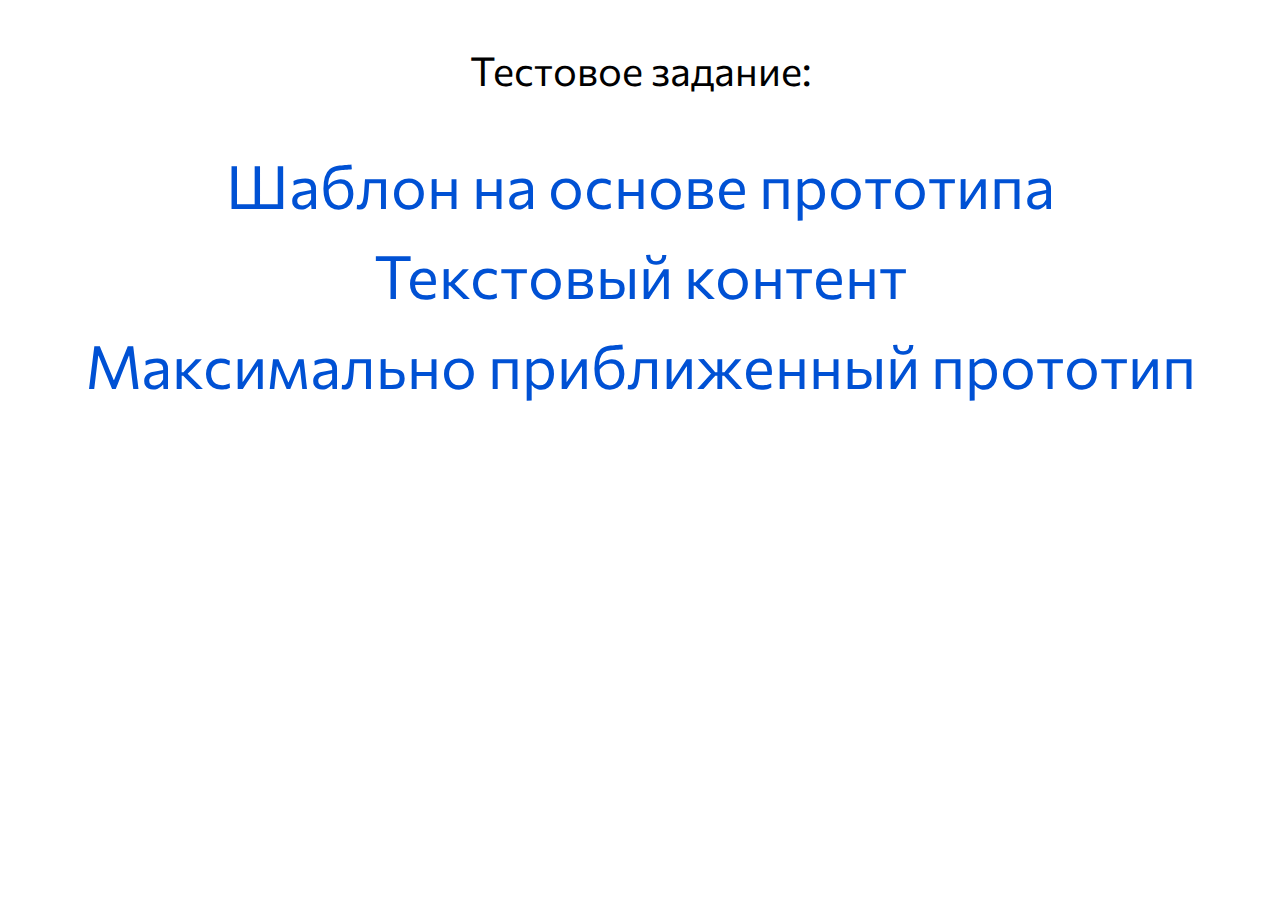
==== commit 1d43bce0: "add new page" ====
--- a/index.html
+++ b/index.html
@@ -1 +1 @@
-<!DOCTYPE html><html class="page" lang="ru"><head><meta charset="utf-8"><meta name="viewport" content="width=device-width,initial-scale=1"><meta name="description" content="Стоматология, услуги по отбеливанию зубов, профессиональная чистка зубов, стоматолог"><title>Профессиональное отбеливание зубов</title><link rel="stylesheet" href="css/style.min.css"><link rel="preload" href="fonts/Commissioner-Medium.woff2" as="font" crossorigin="anonymous"><link rel="preload" href="fonts/Commissioner-SemiBold.woff2" as="font" crossorigin="anonymous"><link rel="preload" href="fonts/Commissioner-Regular.woff2" as="font" crossorigin="anonymous"></head><body class="page__body"><main class="page-main"><section class="test"><p>Тестовое задание:</p><a href="stom.html">Шаблон на основе прототипа</a> <a href="text-content.html">Текстовый контент</a></section></main><script src="js/script.min.js" type="module"></script><script src="https://cdn.jsdelivr.net/npm/swiper@8/swiper-bundle.min.js"></script></body></html>+<!DOCTYPE html><html class="page" lang="ru"><head><meta charset="utf-8"><meta name="viewport" content="width=device-width,initial-scale=1"><meta name="description" content="Стоматология, услуги по отбеливанию зубов, профессиональная чистка зубов, стоматолог"><title>Профессиональное отбеливание зубов</title><link rel="stylesheet" href="css/style.min.css"><link rel="preload" href="fonts/Commissioner-Medium.woff2" as="font" crossorigin="anonymous"><link rel="preload" href="fonts/Commissioner-SemiBold.woff2" as="font" crossorigin="anonymous"><link rel="preload" href="fonts/Commissioner-Regular.woff2" as="font" crossorigin="anonymous"></head><body class="page__body"><main class="page-main"><section class="test"><p>Тестовое задание:</p><a href="stom.html">Шаблон на основе прототипа</a> <a href="text-content.html">Текстовый контент</a> <a href="prototype.html">Максимально приближенный прототип</a></section></main><script src="js/script.min.js" type="module"></script><script src="https://cdn.jsdelivr.net/npm/swiper@8/swiper-bundle.min.js"></script></body></html>--- a/css/style.min.css
+++ b/css/style.min.css
@@ -1,2 +1,2 @@
-a{text-decoration:none}img{max-width:100%;height:auto}*,::after,::before{box-sizing:border-box}@font-face{font-family:"Commissioner";font-weight:400;font-style:normal;src:url(../fonts/Commissioner-Regular.woff2) format("woff2"),url(../fonts/Commissioner-Regular.woff) format("woff");font-display:swap}@font-face{font-family:"Commissioner";font-weight:500;font-style:normal;src:url(../fonts/Commissioner-Medium.woff2) format("woff2"),url(../fonts/Commissioner-Medium.woff) format("woff");font-display:swap}@font-face{font-family:"Commissioner";font-weight:600;font-style:normal;src:url(../fonts/Commissioner-SemiBold.woff2) format("woff2"),url(../fonts/Commissioner-SemiBold.woff) format("woff");font-display:swap}@font-face{font-family:"Roboto Slab";font-weight:400;font-style:normal;src:url(../fonts/RobotoSlab-Regular.woff2) format("woff2"),url(../fonts/Commissioner-SemiBold.woff) format("woff");font-display:swap}.visually-hidden{position:absolute;width:1px;height:1px;margin:-1px;border:0;padding:0;white-space:nowrap;-webkit-clip-path:inset(100%);clip-path:inset(100%);clip:rect(0 0 0 0);overflow:hidden}.container{min-width:320px;margin:0 auto;padding:0 20px}@media (min-width:768px){.container{min-width:768px;padding:0 30px}}@media (min-width:992px){.container{min-width:992px;padding:0 60px}}@media (min-width:1200px){.container{max-width:1440px;min-width:1200px;padding:0 80px}}.page{height:100%}.page__body{font-size:15px;line-height:21px;font-weight:400;margin:0;min-width:320px;min-height:100%;color:#000;background-color:#fff;font-family:"Commissioner","Arial",sans-serif;font-style:normal}@media (min-width:992px){.page__body{font-size:16px;line-height:21px;font-weight:400}.page__wrapper{display:flex;flex-wrap:wrap;gap:30px}}@media (min-width:1200px){.page__wrapper{flex-wrap:nowrap}}.headline__h2{font-size:30px;line-height:42px;font-weight:600;margin:0}@media (min-width:1200px){.headline__h2{font-size:25px;line-height:30px;font-weight:600}}.headline__h3{font-size:21px;line-height:26px;font-weight:600;margin:0}@media (min-width:992px){.headline__h3{font-size:27px;line-height:33px;font-weight:600}}@media (min-width:1200px){.headline__h3{font-size:20px;line-height:28px;font-weight:600}}.headline__h4,.headline__h5{font-size:24px;line-height:30px;font-weight:600;margin:0}.headline__h5{font-size:17px;line-height:21px}.btn,.btn--primary:hover{background-color:transparent}.btn{display:inline-flex;border:0;outline:0;font-family:inherit;cursor:pointer;padding:14px 24px;align-items:center;justify-content:center;transition:all .5s ease-in-out;border-radius:5px}.btn--primary{background-color:#0051d4;color:#fff}.btn--primary:hover{color:#0051d4;outline:1px solid #0051d4}.btn--primary:focus{opacity:.8}.btn--secondary{background-color:transparent;color:#000}.btn--secondary:hover{outline:2px solid #0051d4;color:#0051d4}.btn--secondary:focus{opacity:.8}.hero{margin-top:80px;margin-bottom:80px}@media (min-width:1200px){.hero{margin-bottom:150px}}.hero__wrap{margin-bottom:60px}.hero__wrap img,.staff__item img{max-width:100%}@media (min-width:992px){.hero__wrap{display:flex;gap:35px}}.hero__info{display:flex;flex-direction:column;margin-bottom:50px}@media (min-width:768px){.hero__info{flex:1 1 auto}}@media (min-width:992px){.hero__info{margin-bottom:0}}@media (min-width:1200px){.hero__info{width:55%;flex:2 0 auto}}.hero__list{padding:0;list-style:none;display:flex;flex-direction:column;justify-content:center;gap:30px;margin:0 0 80px}.hero__healdine{margin-bottom:40px}@media (min-width:1200px){.hero__healdine{margin-bottom:25px}}.hero__title{margin-bottom:30px}.hero__item p{margin:0}@media (min-width:1200px){.hero__img-info{display:flex;flex-direction:column;gap:10px}}.hero__img-wrap{display:grid;grid-template-columns:minmax(150px,400px) minmax(150px,400px);border-radius:20px;border:2px solid #fff;overflow:hidden}@media (min-width:1200px){.hero__img-wrap{width:100%}}.hero__img-title{position:relative;font-size:3vw;line-height:5vw;letter-spacing:.1em;background-color:#0051d4;color:#fff;display:flex;justify-content:flex-start;align-items:flex-start;flex-direction:column;padding:30px 10px;margin:0;text-transform:uppercase}.hero__img-title span{font-size:clamp(2em,8vw,4em);line-height:1em;font-weight:600;position:absolute;top:60%;left:-20%;background-color:#fff;color:#0051d4;padding:.3em .5em;border-radius:20px}@media (min-width:992px){.hero__img-title{font-size:clamp(1em,2vw,1.6em);line-height:1.4em}.hero__img-title span{font-size:clamp(2em,4vw,3em);left:-30%}}.hero__img{display:flex;width:100%}@media (min-width:1200px){.hero__date{display:none}.appointment{flex:1 2 auto}}.appointment__wrap{margin-bottom:60px}@media (min-width:1200px){.appointment__wrap{margin-bottom:0}}.appointment__title{margin-bottom:20px}.appointment__description{margin-bottom:40px}@media (min-width:992px){.appointment__form{display:flex;gap:60px}}.form{background-color:#edeff2;border-radius:20px;display:flex;flex-direction:column;padding:20px;margin-bottom:30px}@media (min-width:992px){.form{flex:1 0 auto}}.form__group{position:relative}.form__input{margin:1rem 0;padding:1.2em;color:#000;border:2px solid #edeff2;width:100%;border-radius:5px}.form__input:focus{outline-color:#0051d4}@media (min-width:992px){.form__input{font-size:20px;line-height:21px;font-weight:400;padding:1em;margin:1.2rem 0}}.form__label{position:absolute;top:50%;left:5%;transform:translate(-5%,-50%);font-size:1.2rem;padding:0 .4rem;transition:all .4s ease;pointer-events:none}.form__input:invalid:not(:-moz-placeholder-shown)+label{top:30%;font-size:.8rem;color:#0051d4}.form__input:focus+label,.form__input:invalid:not(:placeholder-shown)+label,.form__input:valid+label{top:30%;font-size:.8rem;color:#0051d4}.form__btn{font-size:18px;line-height:21px;font-weight:400;padding:1.2em;margin-top:10px}@media (min-width:992px){.form__btn{font-size:21px;line-height:30px;font-weight:400;padding:1em}}.benefits__wrap{margin-bottom:60px}.benefits__list{margin:0;padding:0;list-style:none}@media (min-width:768px){.benefits__list{display:flex;flex-wrap:wrap}}@media (min-width:992px){.benefits__list{flex-direction:column}}.benefits__title{margin-bottom:30px}.benefits__item{display:flex;align-items:flex-start;gap:10px;margin-bottom:60px}.benefits__item svg{display:block;color:#0051d4;width:50px;height:50px}@media (min-width:992px){.benefits__item{flex-direction:column;flex:0 1 auto;gap:20px;margin-bottom:40px}}.benefits__subtitle{margin:0;width:60%}@media (min-width:992px){.benefits__subtitle{width:100%}}.slider{position:relative;overflow:hidden}.slider__list{display:flex;transition:transform .8s ease}.slider__btn{width:50px;height:50px;position:absolute;top:50%;transform:translate(-5%,-50%);cursor:pointer}.slider__btn--prev{left:5%}.slider__btn--next{right:5%}.slider__btn:hover{color:#0051d4}.slider__btn:focus{opacity:.5;outline:0}.slider__btn:focus-visible{outline:3px solid #0051d4;border-radius:50%}.staff__list{margin:0;padding:0;list-style:none}.staff__item{width:100%;margin-right:10px;flex:1 0 auto}@media (min-width:768px){.staff__item{flex:1 1 auto}}@media (min-width:992px){.staff__item{width:400px}}.staff__title{margin-bottom:40px}.reviews__quote p,.staff__figure{margin:0}.staff__figure figcaption{text-align:center;padding:10px 0}.staff__img-wrap{display:block;overflow:hidden;border-radius:20px;height:14.5rem;width:100%;margin:0 0 1.5rem;background-color:#f2f2f2}.staff__img{display:block;width:100%;height:100%;-o-object-fit:contain;object-fit:contain;transition:transform .25s}.reviews__list{margin:0;padding:0;list-style:none;display:flex;flex-direction:column;gap:20px}.reviews__title{margin-bottom:30px}.reviews__item{border-left:3px solid #f2f2f2}@media (min-width:768px){.reviews__item{width:50%}}@media (min-width:992px){.reviews__item{width:100%}}.reviews__quote{margin:0 0 0 15px}.reviews__link{color:#000}.reviews__link:hover{color:#0051d4}.marker__item{position:relative;padding-left:60px}.marker__item span{position:absolute;top:0;left:0;width:30px;height:30px;background-color:#f2f2f2;border-radius:5px}.marker__item span::before{content:"";position:absolute;top:50%;left:50%;transform:translateX(-50%);transform:translateY(-50%);width:4px;height:4px;background-color:#0051d4;border-radius:50%}.price-list__info{margin-bottom:70px}.price-list__info h3{margin-bottom:25px}@media (min-width:992px){.group{flex:1 1 auto}}.group__rev-price,.group__staff{margin-bottom:70px}@media (min-width:992px){.group__staff{flex:1 0 auto}}.privilege__list{padding:0;list-style:none;margin:0 0 70px}.travel__wrapp{font-family:"Roboto Slab","Arial",sans-serif;margin-bottom:40px}@media (min-width:768px){.travel__wrapp{width:820px;padding-right:40px;padding-left:40px;margin:0 auto 100px}}.program__list li,.travel__description{font-size:16px;line-height:1.5em;font-weight:400}@media (min-width:768px){.travel__description{font-size:21px;line-height:1.5em;font-weight:400}}.travel__img{position:relative;background-color:rgba(10,0,0,.5);display:flex;align-items:center;justify-content:center}.travel__img img{height:100vh;-o-object-fit:cover;object-fit:cover}.travel__img-title{font-size:100px;line-height:1.5em;font-weight:600;color:#fff;position:absolute;left:50%;width:100%;top:50%;transform:translate(-50%,-50%);text-align:center}@media (min-width:992px){.travel__img-title{font-size:200px;line-height:1.5em;font-weight:600}}.travel__headline{font-size:30px;line-height:1.5em;font-weight:600;text-transform:uppercase;text-align:center}.travel__headline span{display:block;font-size:20px;line-height:1.5em;font-weight:500;text-transform:lowercase}@media (min-width:768px){.travel__headline{font-size:50px;line-height:1.5em;font-weight:600}.travel__headline span{font-size:18px;line-height:1.5em;font-weight:500}}.mask-overlay{height:100%;width:100%;position:absolute;top:0;left:0;-webkit-backface-visibility:hidden;backface-visibility:hidden;background-color:rgba(10,0,0,.5)}.program__list{padding:0;list-style:none;margin:0 0 0 40px}.program__list li{font-size:18px;position:relative;margin-bottom:20px;padding-left:30px}.program__list li::before{content:"";position:absolute;width:20px;height:20px;top:0;left:0;background:url(../img/icon/yoga-icon.svg) no-repeat}@media (min-width:768px){.program__list{font-size:21px;line-height:1.5em;font-weight:400}}.program__title,.tour-program figcaption{font-size:28px;line-height:1.5em;font-weight:500}.program__teacher,.test a,.test p{font-size:18px;line-height:1.5em;font-weight:400}@media (min-width:768px){.program__teacher{font-size:21px;line-height:1.5em;font-weight:600}}.tour-program figure,.tour-program table,.tour-program tbody,.tour-program thead{margin:0;padding:0;border:0;font:inherit;vertical-align:baseline}.tour-program table{border-collapse:collapse;border-spacing:0;width:100%}.tour-program figcaption{font-size:30px;text-align:center;margin-bottom:1em}.tour-program thead{background-color:tomato}.tour-program td,.tour-program th{line-height:1.5em;font-weight:500;padding:1em}.tour-program th{font-size:21px;color:#fff;text-align:inherit}.tour-program td{font-size:18px;border-bottom:2px solid #edeff2}.test{margin:0 auto;display:flex;align-items:center;justify-content:center;flex-direction:column}.test a,.test p{font-size:40px}.test a{font-size:60px;display:block;color:#0051d4}
+a{text-decoration:none}img{max-width:100%;height:auto}*,::after,::before{box-sizing:border-box}@font-face{font-family:"Commissioner";font-weight:400;font-style:normal;src:url(../fonts/Commissioner-Regular.woff2) format("woff2"),url(../fonts/Commissioner-Regular.woff) format("woff");font-display:swap}@font-face{font-family:"Commissioner";font-weight:500;font-style:normal;src:url(../fonts/Commissioner-Medium.woff2) format("woff2"),url(../fonts/Commissioner-Medium.woff) format("woff");font-display:swap}@font-face{font-family:"Commissioner";font-weight:600;font-style:normal;src:url(../fonts/Commissioner-SemiBold.woff2) format("woff2"),url(../fonts/Commissioner-SemiBold.woff) format("woff");font-display:swap}@font-face{font-family:"Roboto Slab";font-weight:400;font-style:normal;src:url(../fonts/RobotoSlab-Regular.woff2) format("woff2"),url(../fonts/Commissioner-SemiBold.woff) format("woff");font-display:swap}.visually-hidden{position:absolute;width:1px;height:1px;margin:-1px;border:0;padding:0;white-space:nowrap;-webkit-clip-path:inset(100%);clip-path:inset(100%);clip:rect(0 0 0 0);overflow:hidden}.container{min-width:320px;margin:0 auto;padding:0 20px}@media (min-width:768px){.container{min-width:768px;padding:0 30px}}@media (min-width:992px){.container{min-width:992px;padding:0 40px}}@media (min-width:1200px){.container{max-width:1200px;min-width:1200px;padding:0 80px}}.page{height:100%}.page__body{font-size:15px;line-height:21px;font-weight:400;margin:0;min-width:320px;min-height:100%;color:#000;background-color:#fff;font-family:"Commissioner","Arial",sans-serif;font-style:normal}@media (min-width:992px){.page__body{font-size:16px;line-height:21px;font-weight:400}.page__wrapper{display:grid;grid-template-columns:repeat(3,minmax(200px,500px));gap:20px}}.headline__h2{font-size:30px;line-height:42px;font-weight:600;margin:0}@media (min-width:1200px){.headline__h2{font-size:25px;line-height:30px;font-weight:600}}.headline__h3{font-size:21px;line-height:26px;font-weight:600;margin:0}@media (min-width:992px){.headline__h3{font-size:27px;line-height:33px;font-weight:600}}@media (min-width:1200px){.headline__h3{font-size:20px;line-height:28px;font-weight:600}}.headline__h4,.headline__h5{font-size:24px;line-height:30px;font-weight:600;margin:0}.headline__h5{font-size:17px;line-height:21px}.btn,.btn--primary:hover{background-color:transparent}.btn{display:inline-flex;border:0;outline:0;font-family:inherit;cursor:pointer;padding:14px 24px;align-items:center;justify-content:center;transition:all .5s ease-in-out;border-radius:5px}.btn--primary{background-color:#0051d4;color:#fff}.btn--primary:hover{color:#0051d4;outline:1px solid #0051d4}.btn--primary:focus{opacity:.8}.btn--secondary{background-color:transparent;color:#000}.btn--secondary:hover{outline:2px solid #0051d4;color:#0051d4}.btn--secondary:focus{opacity:.8}.hero{margin-top:80px;margin-bottom:80px}@media (min-width:1200px){.hero{margin-bottom:150px}}.hero__wrap{margin-bottom:60px}.hero__wrap img,.staff__item img{max-width:100%}@media (min-width:992px){.hero__wrap{display:flex;gap:35px}}.hero__info{display:flex;flex-direction:column;margin-bottom:50px}@media (min-width:768px){.hero__info{flex:1 1 auto}}@media (min-width:992px){.hero__info{margin-bottom:0}}@media (min-width:1200px){.hero__info{width:55%;flex:2 0 auto}}.hero__list{padding:0;list-style:none;display:flex;flex-direction:column;justify-content:center;gap:30px;margin:0 0 80px}.hero__healdine{margin-bottom:40px}@media (min-width:1200px){.hero__healdine{margin-bottom:25px}}.hero__title{margin-bottom:30px}.hero__item p{margin:0}@media (min-width:1200px){.hero__img-info{display:flex;flex-direction:column;gap:10px}}.hero__img-wrap{display:grid;grid-template-columns:minmax(150px,400px) minmax(150px,400px);border-radius:20px;border:2px solid #fff;overflow:hidden}@media (min-width:1200px){.hero__img-wrap{width:100%}}.hero__img-title{position:relative;font-size:3vw;line-height:5vw;letter-spacing:.1em;background-color:#0051d4;color:#fff;display:flex;justify-content:flex-start;align-items:flex-start;flex-direction:column;padding:30px 10px;margin:0;text-transform:uppercase}.hero__img-title span{font-size:clamp(2em,8vw,4em);line-height:1em;font-weight:600;position:absolute;top:60%;left:-20%;background-color:#fff;color:#0051d4;padding:.3em .5em;border-radius:20px}@media (min-width:992px){.hero__img-title{font-size:clamp(1em,2vw,1.6em);line-height:1.4em}.hero__img-title span{font-size:clamp(2em,4vw,3em);left:-30%}}.hero__img{display:flex;width:100%}@media (min-width:1200px){.hero__date{display:none}.appointment{flex:1 2 auto}}.appointment__wrap{margin-bottom:60px}@media (min-width:1200px){.appointment__wrap{margin-bottom:0}}.appointment__title{margin-bottom:20px}.appointment__description{margin-bottom:40px}@media (min-width:992px){.appointment__form{display:flex;gap:60px}}.form{background-color:#edeff2;border-radius:20px;display:flex;flex-direction:column;padding:20px;margin-bottom:30px}@media (min-width:992px){.form{flex:1 0 auto}}.form__group{position:relative}.form__input{margin:1rem 0;padding:1.2em;color:#000;border:2px solid #edeff2;width:100%;border-radius:5px}.form__input:focus{outline-color:#0051d4}@media (min-width:992px){.form__input{font-size:20px;line-height:21px;font-weight:400;padding:1em;margin:1.2rem 0}}.form__label{position:absolute;top:50%;left:5%;transform:translate(-5%,-50%);font-size:1.2rem;padding:0 .4rem;transition:all .4s ease;pointer-events:none}.form__input:invalid:not(:-moz-placeholder-shown)+label{top:20%;font-size:.5rem;color:#0051d4}.form__input:focus+label,.form__input:invalid:not(:placeholder-shown)+label,.form__input:valid+label{top:20%;font-size:.5rem;color:#0051d4}.form__btn{font-size:18px;line-height:21px;font-weight:400;padding:1.2em;margin-top:10px}@media (min-width:992px){.form__btn{font-size:21px;line-height:30px;font-weight:400;padding:1em}}.benefits__wrap{margin-bottom:60px}.benefits__list{margin:0;padding:0;list-style:none}@media (min-width:768px){.benefits__list{display:flex;flex-wrap:wrap}}@media (min-width:992px){.benefits__list{flex-direction:column}}.benefits__title{font-size:16px;line-height:1.5em;font-weight:500;margin:0 0 30px}.benefits__subtitle{font-size:13px;line-height:1.5em;font-weight:400}.benefits__item{display:flex;align-items:flex-start;gap:10px;margin-bottom:60px}.benefits__item svg{display:block;color:#0051d4;width:35px;height:35px}@media (min-width:992px){.benefits__item{flex:0 1 auto;margin-bottom:35px}}.benefits__subtitle{margin:0;width:60%}@media (min-width:992px){.benefits__subtitle{width:100%}}.slider{position:relative;overflow:hidden}.slider__list{display:flex;transition:transform .8s ease}.slider__btn{width:50px;height:50px;position:absolute;top:50%;transform:translate(-5%,-50%);cursor:pointer}.slider__btn--prev{left:0}.slider__btn--next{right:0}.slider__btn:hover{color:#0051d4}.slider__btn:focus{opacity:.5;outline:0}.slider__btn:focus-visible{outline:3px solid #0051d4;border-radius:50%}.staff__list{margin:0;padding:0;list-style:none}.staff__item{display:flex;justify-content:center;align-items:center;flex:1 0 auto}.staff__title{font-size:16px;line-height:1.5em;font-weight:500;margin:0 0 17px}.reviews__quote p,.staff__figure{margin:0}.staff__figure figcaption{text-align:center}.staff__headline{font-size:12px;line-height:1.5em;font-weight:400;margin:0 auto}.staff__img-wrap{display:block;overflow:hidden;border-radius:20px;height:14.5rem;width:100%;margin:0 0 18px;background-color:#f2f2f2}@media (min-width:992px){.staff__img-wrap{height:110px}}.staff__img{display:block;width:100%;height:100%;-o-object-fit:contain;object-fit:contain;transition:transform .25s}.reviews__list{margin:0;padding:0;list-style:none;display:flex;flex-direction:column;gap:20px}.reviews__title{font-size:16px;line-height:1.5em;font-weight:500;margin-bottom:30px}.reviews__item{border-left:3px solid #f2f2f2}@media (min-width:768px){.reviews__item{width:50%}}@media (min-width:992px){.reviews__item{width:100%}}.reviews__quote{margin:0 0 0 5px}.reviews__link{color:#000}.reviews__link:hover{color:#0051d4}.price__list-content p,.reviews__text{font-size:13px;line-height:1.5em;font-weight:400}.marker__item{position:relative;padding-left:60px}.marker__item span{position:absolute;top:0;left:0;width:30px;height:30px;background-color:#f2f2f2;border-radius:5px}.marker__item span::before{content:"";position:absolute;top:50%;left:50%;transform:translateX(-50%);transform:translateY(-50%);width:4px;height:4px;background-color:#0051d4;border-radius:50%}.price-list__info{margin-bottom:70px}@media (min-width:992px){.price-list__info{margin-bottom:20px}}.price-list__info-title{margin-bottom:25px}.price__list-content{background-color:#0051d4;padding:16px;border-radius:10px}.price__list-content p{color:#fff;padding-left:40px}.price-list__info-headline{font-size:16px;line-height:1.5em;font-weight:500;margin:0 0 16px}@media (min-width:992px){.group{flex:1 1 auto}}.group__rev-price{margin-bottom:70px}@media (min-width:992px){.group__rev-price{flex:1 1 auto}}.group__staff{margin-bottom:70px}@media (min-width:992px){.group__staff{flex:0 1 auto}}.privilege__list{padding:0;list-style:none;margin:0 0 30px}.privilege__list li{padding-left:40px}.privilege__headline{font-size:16px;line-height:1.5em;font-weight:500;margin:0 0 20px}.privilege__text{font-size:13px;line-height:1.5em;font-weight:400}.travel__wrapp{font-family:"Roboto Slab","Arial",sans-serif;margin-bottom:40px}@media (min-width:768px){.travel__wrapp{width:820px;padding-right:40px;padding-left:40px;margin:0 auto 100px}}.program__list li,.travel__description{font-size:16px;line-height:1.5em;font-weight:400}@media (min-width:768px){.travel__description{font-size:21px;line-height:1.5em;font-weight:400}}.travel__img{position:relative;background-color:rgba(10,0,0,.5);display:flex;align-items:center;justify-content:center}.travel__img img{height:100vh;-o-object-fit:cover;object-fit:cover}.travel__img-title{font-size:100px;line-height:1.5em;font-weight:600;color:#fff;position:absolute;left:50%;width:100%;top:50%;transform:translate(-50%,-50%);text-align:center}@media (min-width:992px){.travel__img-title{font-size:200px;line-height:1.5em;font-weight:600}}.travel__headline{font-size:30px;line-height:1.5em;font-weight:600;text-transform:uppercase;text-align:center}.travel__headline span{display:block;font-size:20px;line-height:1.5em;font-weight:500;text-transform:lowercase}@media (min-width:768px){.travel__headline{font-size:50px;line-height:1.5em;font-weight:600}.travel__headline span{font-size:18px;line-height:1.5em;font-weight:500}}.mask-overlay{height:100%;width:100%;position:absolute;top:0;left:0;-webkit-backface-visibility:hidden;backface-visibility:hidden;background-color:rgba(10,0,0,.5)}.program__list{padding:0;list-style:none;margin:0 0 0 40px}.program__list li{font-size:18px;position:relative;margin-bottom:20px;padding-left:30px}.program__list li::before{content:"";position:absolute;width:20px;height:20px;top:0;left:0;background:url(../img/icon/yoga-icon.svg) no-repeat}@media (min-width:768px){.program__list{font-size:21px;line-height:1.5em;font-weight:400}}.main-page__info h3,.program__title,.tour-program figcaption{font-size:28px;line-height:1.5em;font-weight:500}.program__teacher,.test a,.test p{font-size:18px;line-height:1.5em;font-weight:400}@media (min-width:768px){.program__teacher{font-size:21px;line-height:1.5em;font-weight:600}}.tour-program figure,.tour-program table,.tour-program tbody,.tour-program thead{margin:0;padding:0;border:0;font:inherit;vertical-align:baseline}.tour-program table{border-collapse:collapse;border-spacing:0;width:100%}.tour-program figcaption{font-size:30px;text-align:center;margin-bottom:1em}.tour-program thead{background-color:tomato}.tour-program td,.tour-program th{line-height:1.5em;font-weight:500;padding:1em}.tour-program th{font-size:21px;color:#fff;text-align:inherit}.tour-program td{font-size:18px;border-bottom:2px solid #edeff2}.test{margin:0 auto;display:flex;align-items:center;justify-content:center;flex-direction:column}.test a,.test p{font-size:40px}.test a{font-size:60px;display:block;color:#0051d4}.main-page{margin-top:40px;margin-bottom:70px}@media (min-width:992px){.main-page{margin-bottom:45px}}.main-page__wrap{display:flex;flex-direction:column;flex-wrap:wrap;gap:40px}@media (min-width:768px){.main-page__wrap{flex-direction:row}}@media (min-width:992px){.main-page__wrap{flex-wrap:nowrap;gap:0}}.main-page__img-wrapper{flex:0 1 auto;margin-right:21px;display:flex;align-items:center;justify-content:center}@media (min-width:992px){.main-page__img-wrapper{flex:1 0 auto;justify-content:flex-start}.main-page__img-wrapper img{-o-object-fit:cover;object-fit:cover}}.main-page__info-wrap{flex:1 1 auto}@media (min-width:992px){.main-page__info-wrap{flex:1 0 auto}}.main-page__info h2{font-size:20px;line-height:1.5em;font-weight:600;letter-spacing:.01em;margin:0;padding-bottom:16px}.main-page__info h3{font-size:16px;margin:0;padding-bottom:30px}@media (min-width:768px){.main-page__info{width:380px}}@media (min-width:992px){.main-page__info{margin-right:72px;width:380px}}.main-page__date,.main-page__subtitle{font-size:14px;line-height:1.5em;font-weight:400;margin:0}.main-page__date{padding-bottom:20px}.main-page__subtitle{position:relative;padding:20px;background-color:#0051d4;color:#fff;border-radius:10px}@media (min-width:992px){.main-page__subtitle::after{content:"";position:absolute;top:0;right:-100px;width:89px;height:80px;background-image:url(../img/icon/arrow.svg);background-repeat:no-repeat}}.main-page__healdine span{font-size:24px;line-height:1.5em;font-weight:600}.main-page__form-inner{flex:0 1 auto}.form-inner{border:1px solid #0061fd;border-radius:10px;overflow:hidden}@media (min-width:1200px){.form-inner{max-width:362px}}.form-inner__title{font-size:14px;line-height:1.5em;font-weight:600;background-color:#0051d4;color:#fff;padding:.5rem;border-bottom:5px solid #0045b5;text-align:center;margin:0}.form-inner__wrap{padding:0 18px 18px}.form-inner__wrap input{margin:0;padding:.5rem}.form-inner__wrap input,.form-inner__wrap label{font-size:12px;line-height:1.5em;font-weight:400}.form-inner__group{margin-bottom:15px}.form-inner__subtitle{font-size:13px;line-height:1.5em;font-weight:400;margin-bottom:.5rem;margin-top:.5rem}.form__inner-btn{font-size:14px;line-height:1.5em;font-weight:500;width:100%;padding:.5rem}
 /*# sourceMappingURL=style.min.css.map */
